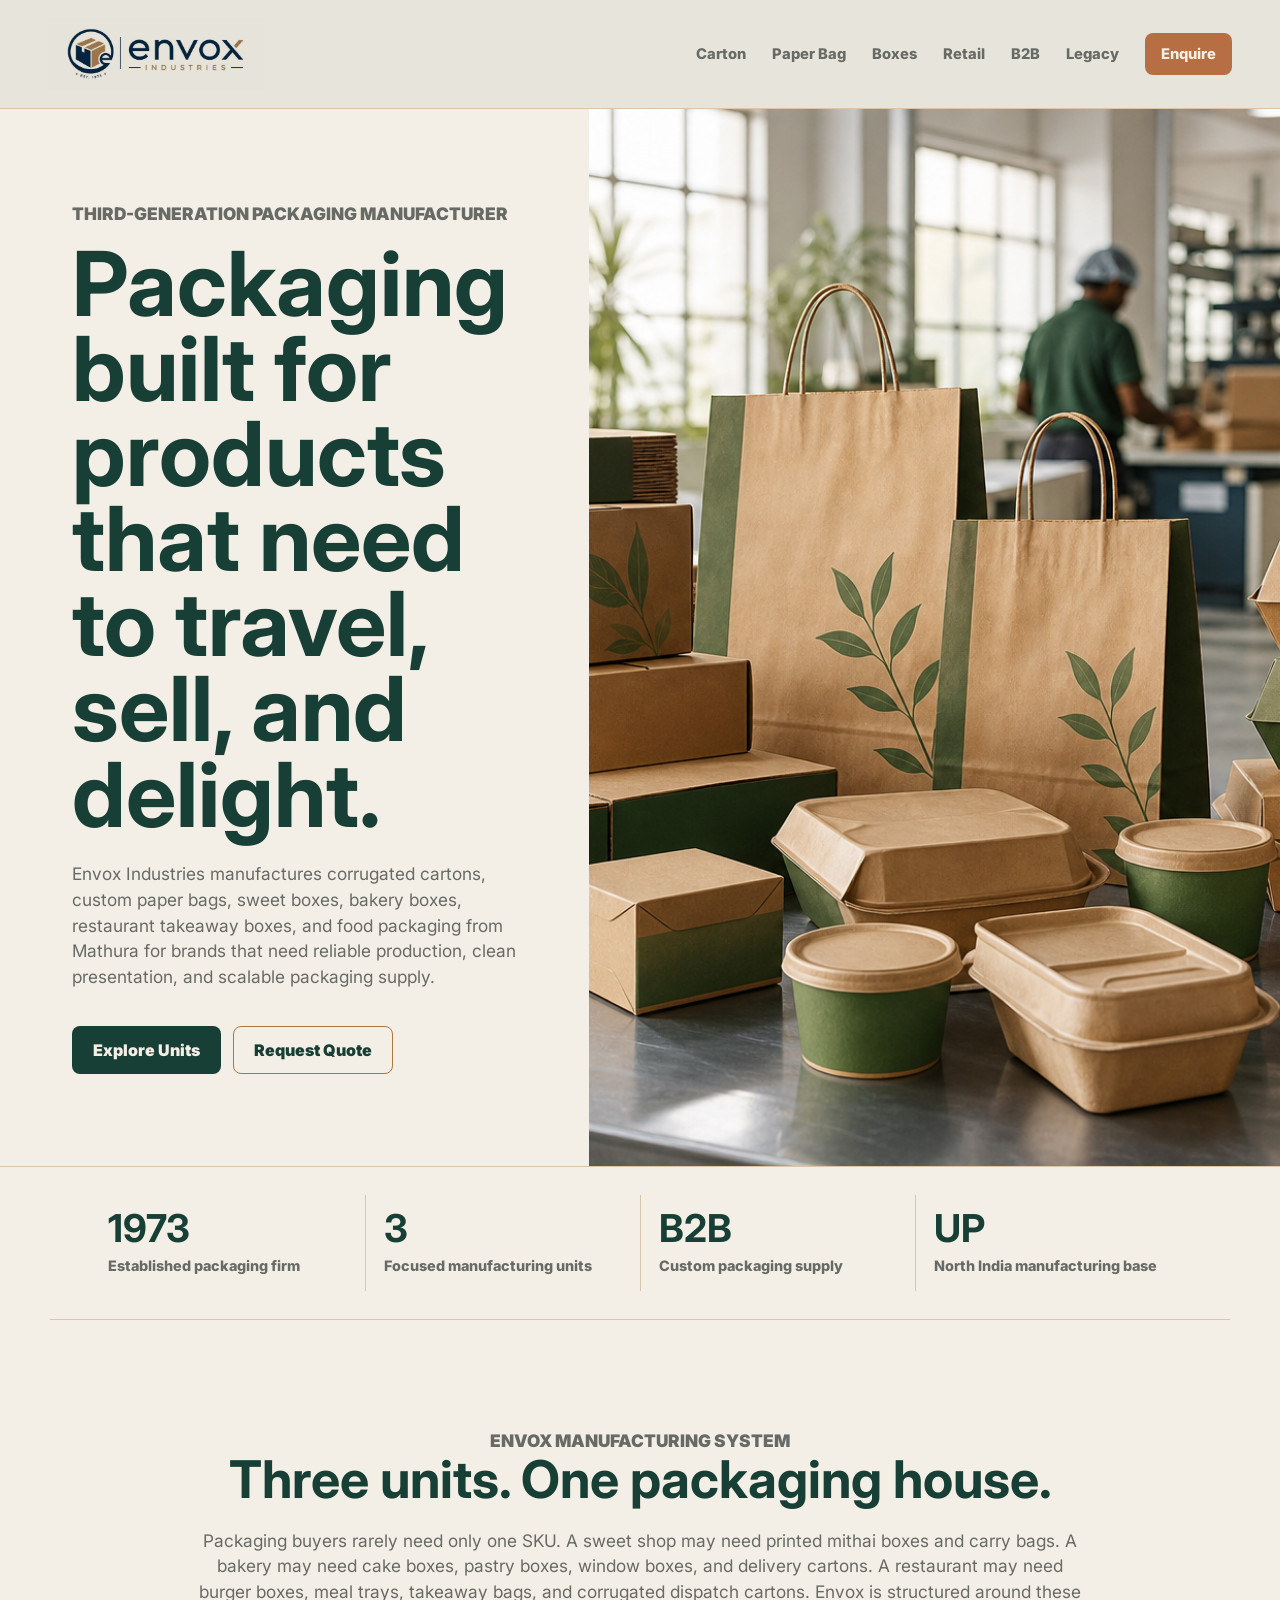
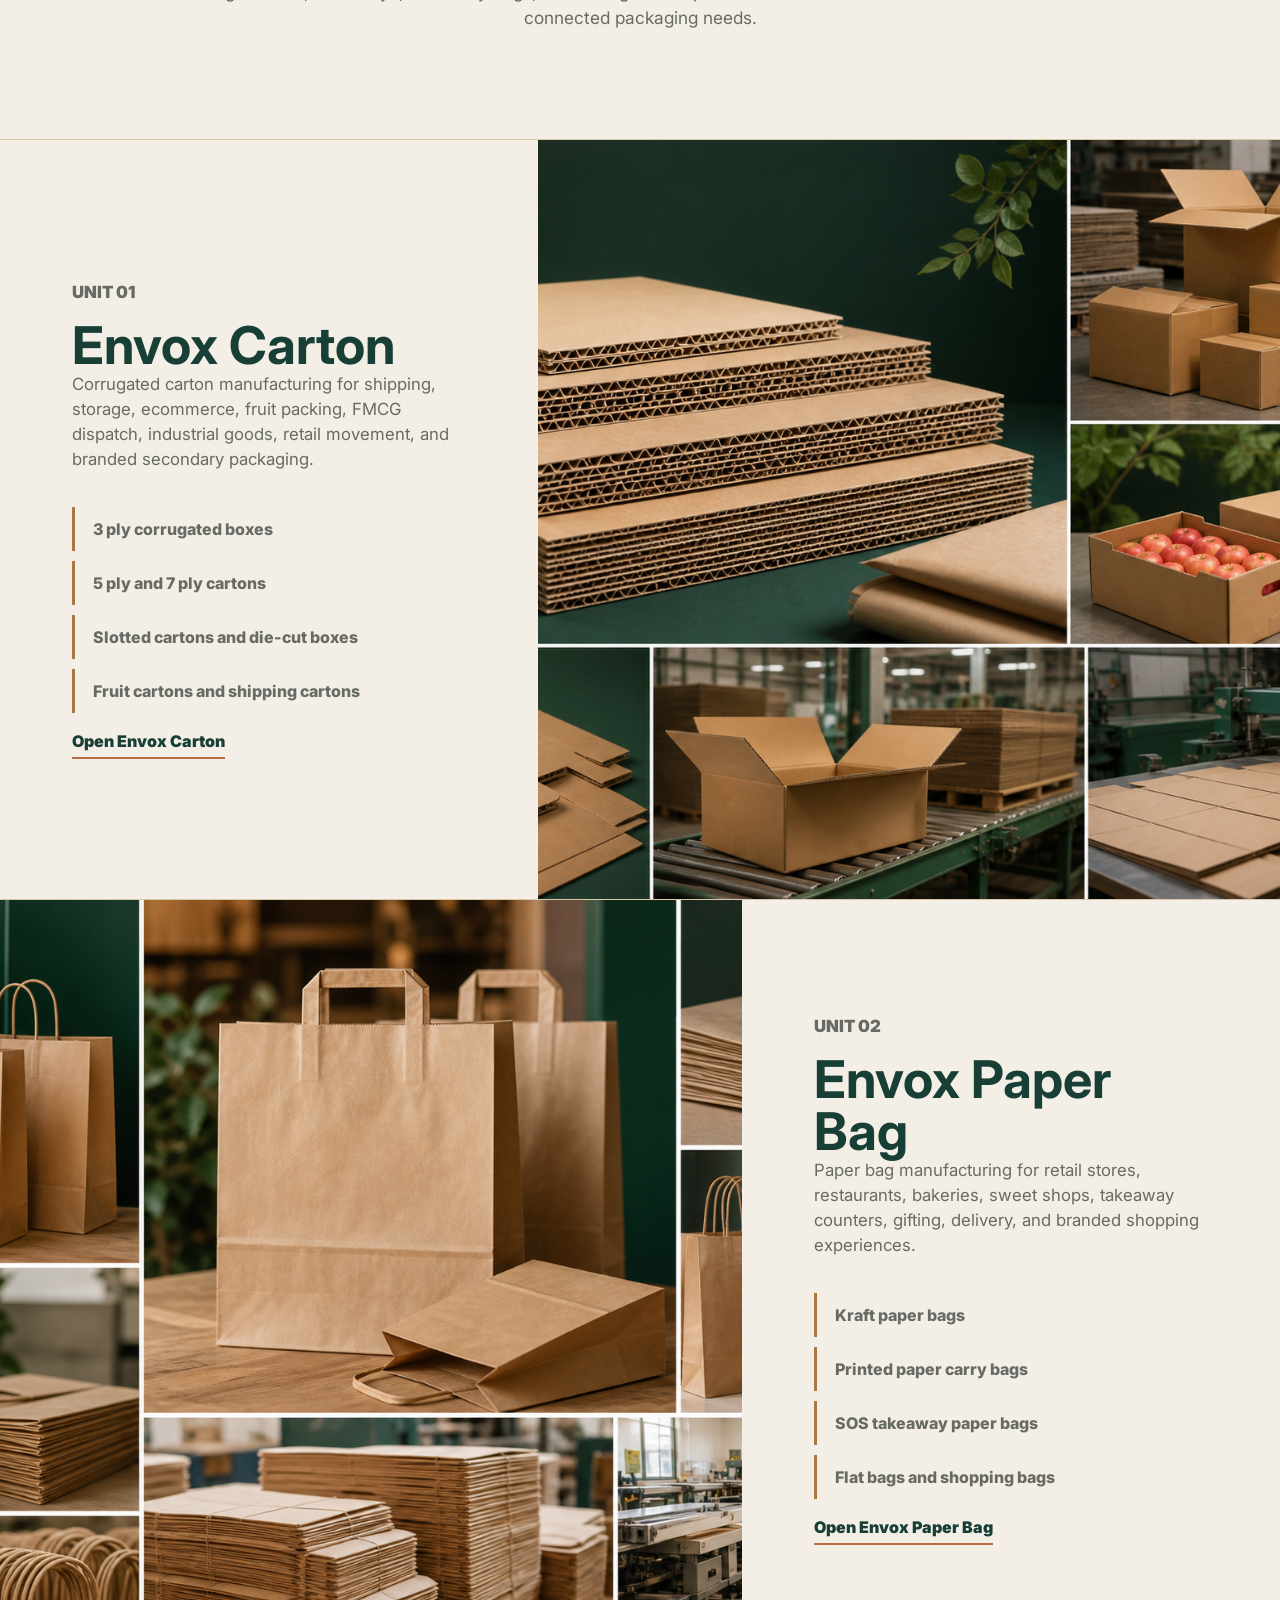
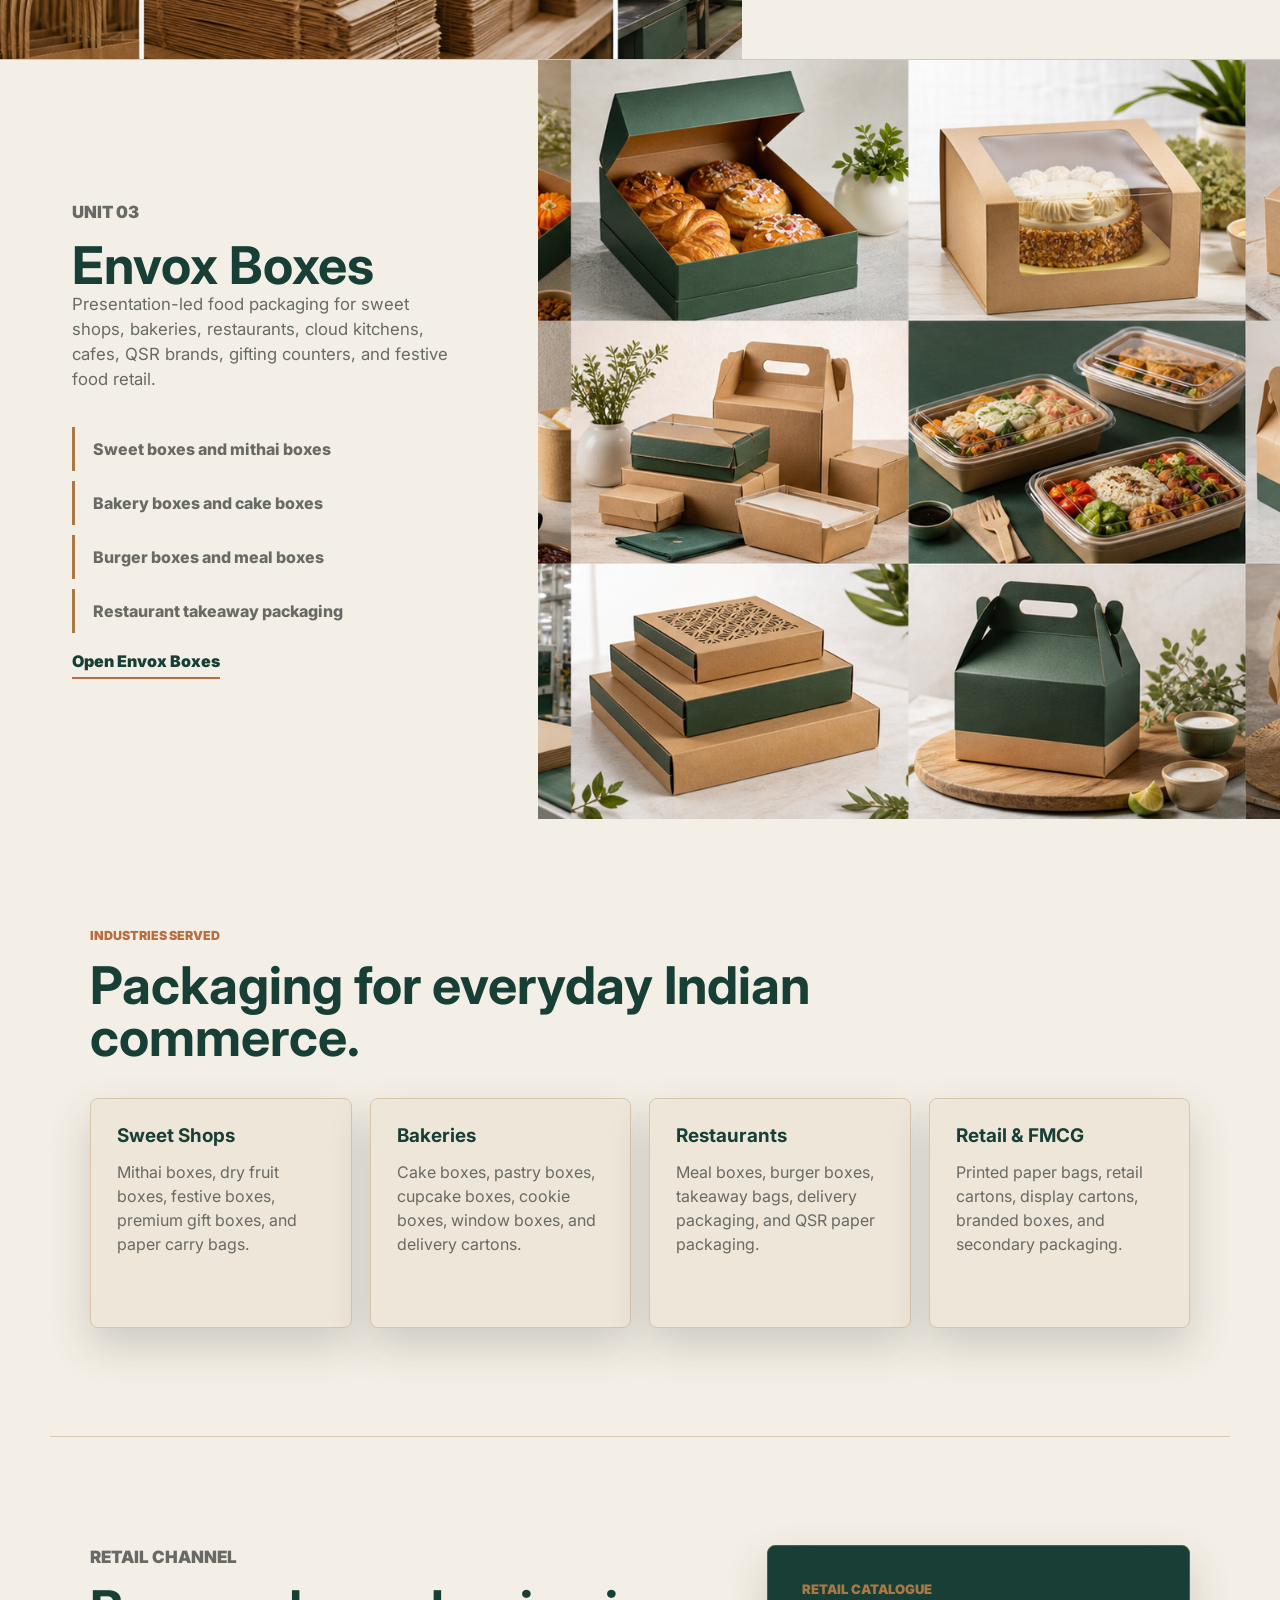
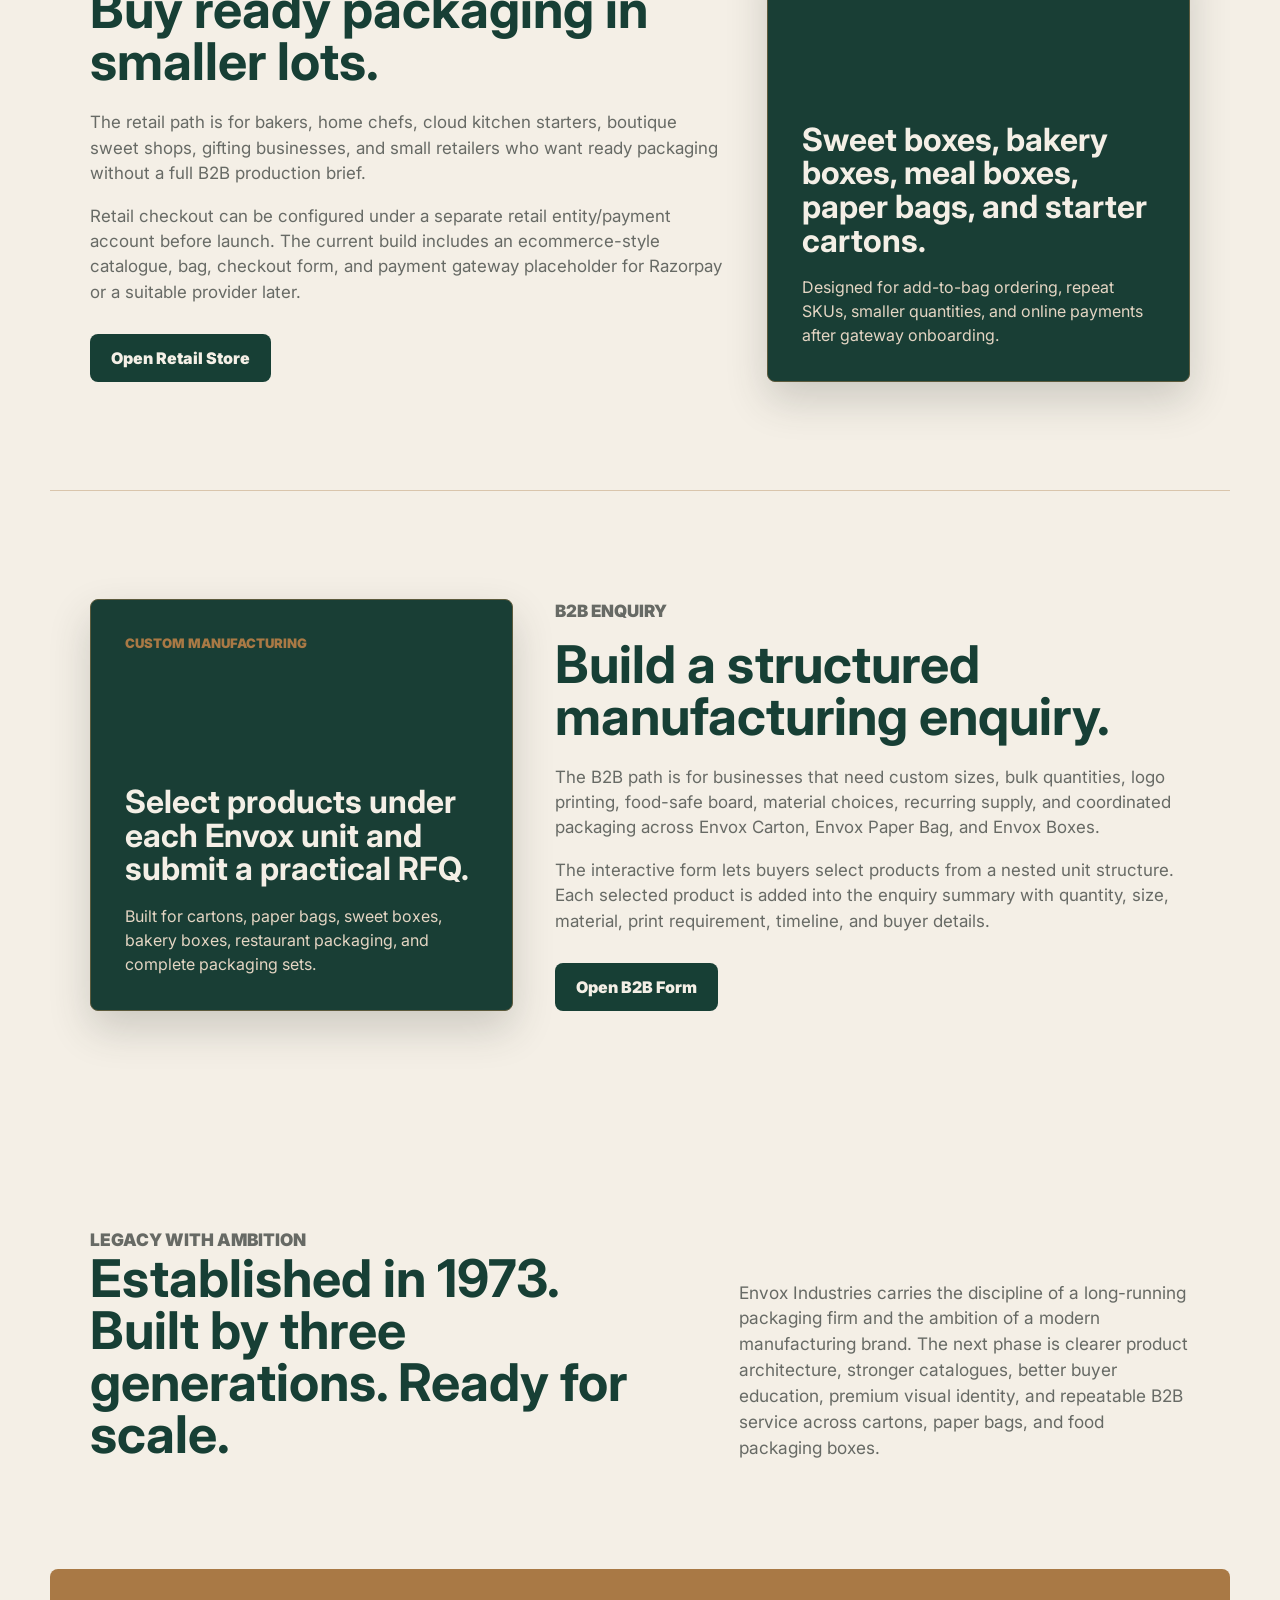
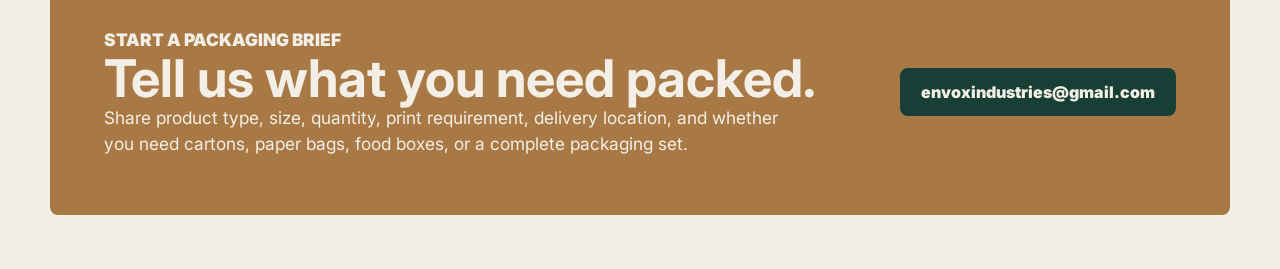
==== index.html @ cfe7bbb9 "Initial Envox landing site" ====
<!doctype html>
<html lang="en">
  <head>
    <meta charset="utf-8">
    <meta name="viewport" content="width=device-width, initial-scale=1">
    <title>Envox Industries | Cartons, Paper Bags & Food Packaging Since 1973</title>
    <meta
      name="description"
      content="Envox Industries is a third-generation packaging manufacturer established in 1973, making corrugated cartons, paper bags, sweet boxes, bakery boxes, and restaurant packaging."
    >
    <link rel="preconnect" href="https://fonts.googleapis.com">
    <link rel="preconnect" href="https://fonts.gstatic.com" crossorigin>
    <link
      href="https://fonts.googleapis.com/css2?family=Inter:wght@400;500;600;700;800;900&display=swap"
      rel="stylesheet"
    >
    <link rel="stylesheet" href="styles.css">
    <link rel="icon" href="assets/envox-logo.jpg" type="image/jpeg">
  </head>
  <body>
    <header class="site-header">
      <a class="brand" href="index.html" aria-label="Envox Industries home">
        <img class="brand-full-logo" src="assets/envox-full-logo.jpg" alt="Envox Industries">
      </a>
      <nav class="site-nav" aria-label="Primary navigation">
        <a href="carton.html">Carton</a>
        <a href="paper-bags.html">Paper Bag</a>
        <a href="boxes.html">Boxes</a>
        <a href="retail.html">Retail</a>
        <a href="b2b.html">B2B</a>
        <a href="index.html#legacy">Legacy</a>
        <a class="nav-cta" href="index.html#contact">Enquire</a>
      </nav>
    </header>

    <main>
      <section class="home-hero" aria-labelledby="hero-title">
        <div class="hero-copy">
          <p class="eyebrow">Third-generation packaging manufacturer</p>
          <h1 id="hero-title">Packaging built for products that need to travel, sell, and delight.</h1>
          <p class="hero-text">
            Envox Industries manufactures corrugated cartons, custom paper bags,
            sweet boxes, bakery boxes, restaurant takeaway boxes, and food
            packaging from Mathura for brands that need reliable production,
            clean presentation, and scalable packaging supply.
          </p>
          <div class="hero-actions">
            <a class="button primary" href="#units">Explore Units</a>
            <a class="button secondary" href="#contact">Request Quote</a>
          </div>
        </div>
        <figure class="hero-media">
          <img
            src="assets/envox-packaging-hero.png"
            alt="Kraft cartons, paper bags, bakery boxes, and restaurant packaging in a manufacturing workspace"
          >
        </figure>
      </section>

      <section class="stats-band" aria-label="Company highlights">
        <div>
          <strong>1973</strong>
          <span>Established packaging firm</span>
        </div>
        <div>
          <strong>3</strong>
          <span>Focused manufacturing units</span>
        </div>
        <div>
          <strong>B2B</strong>
          <span>Custom packaging supply</span>
        </div>
        <div>
          <strong>UP</strong>
          <span>North India manufacturing base</span>
        </div>
      </section>

      <section id="units" class="intro-section">
        <p class="eyebrow">Envox manufacturing system</p>
        <h2>Three units. One packaging house.</h2>
        <p>
          Packaging buyers rarely need only one SKU. A sweet shop may need
          printed mithai boxes and carry bags. A bakery may need cake boxes,
          pastry boxes, window boxes, and delivery cartons. A restaurant may
          need burger boxes, meal trays, takeaway bags, and corrugated dispatch
          cartons. Envox is structured around these connected packaging needs.
        </p>
      </section>

      <section class="unit-showcase" aria-labelledby="carton-title">
        <div class="unit-showcase-copy">
          <p class="eyebrow">Unit 01</p>
          <h2 id="carton-title">Envox Carton</h2>
          <p>
            Corrugated carton manufacturing for shipping, storage, ecommerce,
            fruit packing, FMCG dispatch, industrial goods, retail movement, and
            branded secondary packaging.
          </p>
          <ul class="keyword-list">
            <li>3 ply corrugated boxes</li>
            <li>5 ply and 7 ply cartons</li>
            <li>Slotted cartons and die-cut boxes</li>
            <li>Fruit cartons and shipping cartons</li>
          </ul>
          <a class="text-link" href="carton.html">Open Envox Carton</a>
        </div>
        <figure class="section-collage">
          <img src="assets/envox-carton-collage.png" alt="Corrugated carton manufacturing collage with cartons, sheets, and fruit boxes">
        </figure>
      </section>

      <section class="unit-showcase reverse" aria-labelledby="paper-title">
        <div class="unit-showcase-copy">
          <p class="eyebrow">Unit 02</p>
          <h2 id="paper-title">Envox Paper Bag</h2>
          <p>
            Paper bag manufacturing for retail stores, restaurants, bakeries,
            sweet shops, takeaway counters, gifting, delivery, and branded
            shopping experiences.
          </p>
          <ul class="keyword-list">
            <li>Kraft paper bags</li>
            <li>Printed paper carry bags</li>
            <li>SOS takeaway paper bags</li>
            <li>Flat bags and shopping bags</li>
          </ul>
          <a class="text-link" href="paper-bags.html">Open Envox Paper Bag</a>
        </div>
        <figure class="section-collage">
          <img src="assets/envox-paper-bag-collage.png" alt="Paper bag manufacturing collage with kraft paper bags and factory production">
        </figure>
      </section>

      <section class="unit-showcase" aria-labelledby="boxes-title">
        <div class="unit-showcase-copy">
          <p class="eyebrow">Unit 03</p>
          <h2 id="boxes-title">Envox Boxes</h2>
          <p>
            Presentation-led food packaging for sweet shops, bakeries,
            restaurants, cloud kitchens, cafes, QSR brands, gifting counters,
            and festive food retail.
          </p>
          <ul class="keyword-list">
            <li>Sweet boxes and mithai boxes</li>
            <li>Bakery boxes and cake boxes</li>
            <li>Burger boxes and meal boxes</li>
            <li>Restaurant takeaway packaging</li>
          </ul>
          <a class="text-link" href="boxes.html">Open Envox Boxes</a>
        </div>
        <figure class="section-collage">
          <img src="assets/envox-boxes-collage.png" alt="Food packaging collage with sweet boxes, bakery boxes, burger boxes, and meal trays">
        </figure>
      </section>

      <section class="market-section">
        <div class="section-heading">
          <p class="eyebrow">Industries served</p>
          <h2>Packaging for everyday Indian commerce.</h2>
        </div>
        <div class="market-grid">
          <article>
            <h3>Sweet Shops</h3>
            <p>Mithai boxes, dry fruit boxes, festive boxes, premium gift boxes, and paper carry bags.</p>
          </article>
          <article>
            <h3>Bakeries</h3>
            <p>Cake boxes, pastry boxes, cupcake boxes, cookie boxes, window boxes, and delivery cartons.</p>
          </article>
          <article>
            <h3>Restaurants</h3>
            <p>Meal boxes, burger boxes, takeaway bags, delivery packaging, and QSR paper packaging.</p>
          </article>
          <article>
            <h3>Retail & FMCG</h3>
            <p>Printed paper bags, retail cartons, display cartons, branded boxes, and secondary packaging.</p>
          </article>
        </div>
      </section>

      <section id="retail" class="channel-section" aria-labelledby="retail-title">
        <div class="channel-copy">
          <p class="eyebrow">Retail channel</p>
          <h2 id="retail-title">Buy ready packaging in smaller lots.</h2>
          <p>
            The retail path is for bakers, home chefs, cloud kitchen starters,
            boutique sweet shops, gifting businesses, and small retailers who
            want ready packaging without a full B2B production brief.
          </p>
          <p>
            Retail checkout can be configured under a separate retail
            entity/payment account before launch. The current build includes an
            ecommerce-style catalogue, bag, checkout form, and payment gateway
            placeholder for Razorpay or a suitable provider later.
          </p>
          <a class="button primary" href="retail.html">Open Retail Store</a>
        </div>
        <div class="channel-panel">
          <span>Retail catalogue</span>
          <strong>Sweet boxes, bakery boxes, meal boxes, paper bags, and starter cartons.</strong>
          <p>Designed for add-to-bag ordering, repeat SKUs, smaller quantities, and online payments after gateway onboarding.</p>
        </div>
      </section>

      <section id="b2b" class="channel-section reverse" aria-labelledby="b2b-title">
        <div class="channel-copy">
          <p class="eyebrow">B2B enquiry</p>
          <h2 id="b2b-title">Build a structured manufacturing enquiry.</h2>
          <p>
            The B2B path is for businesses that need custom sizes, bulk
            quantities, logo printing, food-safe board, material choices,
            recurring supply, and coordinated packaging across Envox Carton,
            Envox Paper Bag, and Envox Boxes.
          </p>
          <p>
            The interactive form lets buyers select products from a nested unit
            structure. Each selected product is added into the enquiry summary
            with quantity, size, material, print requirement, timeline, and
            buyer details.
          </p>
          <a class="button primary" href="b2b.html">Open B2B Form</a>
        </div>
        <div class="channel-panel">
          <span>Custom manufacturing</span>
          <strong>Select products under each Envox unit and submit a practical RFQ.</strong>
          <p>Built for cartons, paper bags, sweet boxes, bakery boxes, restaurant packaging, and complete packaging sets.</p>
        </div>
      </section>

      <section id="legacy" class="legacy-section">
        <div>
          <p class="eyebrow">Legacy with ambition</p>
          <h2>Established in 1973. Built by three generations. Ready for scale.</h2>
        </div>
        <p>
          Envox Industries carries the discipline of a long-running packaging
          firm and the ambition of a modern manufacturing brand. The next phase
          is clearer product architecture, stronger catalogues, better buyer
          education, premium visual identity, and repeatable B2B service across
          cartons, paper bags, and food packaging boxes.
        </p>
      </section>

      <section id="contact" class="contact-section" aria-labelledby="contact-title">
        <div>
          <p class="eyebrow">Start a packaging brief</p>
          <h2 id="contact-title">Tell us what you need packed.</h2>
          <p>
            Share product type, size, quantity, print requirement, delivery
            location, and whether you need cartons, paper bags, food boxes, or a
            complete packaging set.
          </p>
        </div>
        <a class="button primary" href="mailto:envoxindustries@gmail.com">envoxindustries@gmail.com</a>
      </section>
    </main>
  </body>
</html>
---- styles.css ----
:root {
  --color-forest: #173f35;
  --color-kraft: #a97945;
  --color-off-white: #f4efe6;
  --color-graphite: #303633;
  --color-copper: #b76e42;

  --page-bg: var(--color-off-white);
  --surface: color-mix(in srgb, var(--color-off-white) 92%, var(--color-kraft));
  --surface-raised: color-mix(in srgb, var(--color-off-white) 86%, var(--color-kraft));
  --surface-dark: color-mix(in srgb, var(--color-forest) 94%, var(--color-graphite));
  --surface-dark-soft: color-mix(in srgb, var(--color-forest) 76%, var(--color-off-white));
  --text: var(--color-graphite);
  --text-on-dark: var(--color-off-white);
  --muted: color-mix(in srgb, var(--color-graphite) 72%, var(--color-off-white));
  --muted-on-dark: color-mix(in srgb, var(--color-off-white) 78%, var(--color-kraft));
  --line: color-mix(in srgb, var(--color-kraft) 36%, var(--color-off-white));
  --line-dark: color-mix(in srgb, var(--color-kraft) 48%, var(--color-forest));
  --shadow: color-mix(in srgb, var(--color-graphite) 20%, transparent);

  --radius: 8px;
  --container: 1180px;
}

* {
  box-sizing: border-box;
}

html {
  scroll-behavior: smooth;
}

body {
  margin: 0;
  overflow-x: hidden;
  background: var(--page-bg);
  color: var(--text);
  font-family: Inter, Arial, sans-serif;
  line-height: 1.5;
}

img {
  display: block;
  max-width: 100%;
}

a {
  color: inherit;
  text-decoration: none;
}

p {
  margin-top: 0;
}

h1,
h2,
h3 {
  margin-top: 0;
  color: var(--color-forest);
  letter-spacing: 0;
}

h1 {
  margin-bottom: 24px;
  max-width: 12ch;
  overflow-wrap: break-word;
  font-size: 5.6rem;
  line-height: 0.95;
}

h2 {
  margin-bottom: 0;
  font-size: 3.25rem;
  line-height: 1;
}

h3 {
  margin-bottom: 12px;
  font-size: 1.18rem;
  line-height: 1.2;
}

.site-header {
  position: sticky;
  top: 0;
  z-index: 20;
  display: flex;
  align-items: center;
  justify-content: space-between;
  gap: 24px;
  padding: 18px 48px;
  border-bottom: 1px solid var(--line);
  background: color-mix(in srgb, var(--color-off-white) 94%, var(--color-forest));
  backdrop-filter: blur(14px);
}

.brand {
  display: inline-flex;
  align-items: center;
  gap: 0;
  min-width: 0;
}

.brand-mark {
  width: 58px;
  height: 58px;
  border-radius: var(--radius);
  flex: 0 0 auto;
}

.brand-full-logo {
  display: block;
  width: 280px;
  max-width: 36vw;
  height: 72px;
  object-fit: contain;
  object-position: left center;
  mix-blend-mode: multiply;
}

.brand strong,
.brand small {
  display: block;
}

.brand strong {
  font-size: 1rem;
  line-height: 1.1;
}

.brand small {
  margin-top: 2px;
  color: var(--muted);
  font-size: 0.74rem;
  font-weight: 800;
  text-transform: uppercase;
}

.site-nav {
  display: flex;
  align-items: center;
  gap: 26px;
  color: var(--muted);
  font-size: 0.92rem;
  font-weight: 800;
}

.site-nav a {
  white-space: nowrap;
}

.site-nav a.active {
  color: var(--color-forest);
}

.nav-cta {
  padding: 10px 16px;
  border-radius: var(--radius);
  background: var(--color-copper);
  color: var(--text-on-dark);
}

.home-hero,
.page-hero {
  display: grid;
  grid-template-columns: minmax(0, 0.92fr) minmax(360px, 1.08fr);
  min-height: calc(100vh - 79px);
  border-bottom: 1px solid var(--line);
}

.page-hero {
  min-height: 720px;
}

.hero-copy,
.page-hero-copy {
  display: flex;
  flex-direction: column;
  justify-content: center;
  width: 100%;
  min-width: 0;
  max-width: 760px;
  padding: 92px 72px;
}

.page-hero-copy h1 {
  max-width: 13ch;
}

.eyebrow {
  margin: 0 0 14px;
  color: var(--color-copper);
  font-size: 0.78rem;
  font-weight: 900;
  letter-spacing: 0;
  text-transform: uppercase;
}

.hero-text,
.hero-copy p,
.page-hero-copy p,
.content-main p,
.intro-section p,
.legacy-section p,
.contact-section p {
  color: var(--muted);
  font-size: 1.08rem;
}

.hero-actions {
  display: flex;
  flex-wrap: wrap;
  gap: 12px;
  margin-top: 18px;
}

.button {
  display: inline-flex;
  align-items: center;
  justify-content: center;
  min-height: 48px;
  padding: 0 20px;
  border: 1px solid transparent;
  border-radius: var(--radius);
  font-weight: 900;
}

.button.primary {
  background: var(--color-forest);
  color: var(--text-on-dark);
}

.button.secondary {
  border-color: var(--color-kraft);
  color: var(--color-forest);
}

.text-link {
  display: inline-flex;
  width: fit-content;
  margin-top: 16px;
  padding-bottom: 4px;
  border-bottom: 2px solid var(--color-copper);
  color: var(--color-forest);
  font-weight: 900;
}

.hero-media,
.page-hero-media {
  min-height: 460px;
  margin: 0;
  overflow: hidden;
}

.hero-media img,
.page-hero-media img,
.section-collage img {
  width: 100%;
  height: 100%;
  object-fit: cover;
}

.stats-band {
  display: grid;
  grid-template-columns: repeat(4, 1fr);
  max-width: var(--container);
  margin: 0 auto;
  padding: 28px 40px;
  border-bottom: 1px solid var(--line);
}

.stats-band div {
  padding: 14px 18px;
  border-left: 1px solid var(--line);
}

.stats-band div:first-child {
  border-left: 0;
}

.stats-band strong,
.stats-band span {
  display: block;
}

.stats-band strong {
  color: var(--color-forest);
  font-size: 2.4rem;
  line-height: 1;
}

.stats-band span {
  margin-top: 8px;
  color: var(--muted);
  font-size: 0.9rem;
  font-weight: 800;
}

.intro-section,
.market-section,
.detail-section,
.process-section,
.content-band,
.legacy-section {
  max-width: var(--container);
  margin: 0 auto;
  padding: 108px 40px;
}

.intro-section {
  max-width: 980px;
  text-align: center;
}

.intro-section h2 {
  margin-bottom: 22px;
}

.intro-section p {
  margin-bottom: 0;
}

.unit-showcase {
  display: grid;
  grid-template-columns: minmax(0, 0.84fr) minmax(420px, 1.16fr);
  min-height: 760px;
  border-top: 1px solid var(--line);
}

.unit-showcase.reverse {
  grid-template-columns: minmax(420px, 1.16fr) minmax(0, 0.84fr);
}

.unit-showcase.reverse .unit-showcase-copy {
  order: 2;
}

.unit-showcase.reverse .section-collage {
  order: 1;
}

.unit-showcase-copy {
  display: flex;
  flex-direction: column;
  justify-content: center;
  padding: 84px 72px;
}

.unit-showcase-copy p {
  max-width: 58ch;
  color: var(--muted);
  font-size: 1.05rem;
}

.keyword-list {
  display: grid;
  gap: 10px;
  margin: 18px 0 0;
  padding: 0;
  list-style: none;
}

.keyword-list li {
  padding: 10px 0 10px 18px;
  border-left: 3px solid var(--color-kraft);
  color: var(--muted);
  font-weight: 800;
}

.section-collage {
  min-height: 520px;
  margin: 0;
  overflow: hidden;
}

.section-heading {
  max-width: 780px;
  margin-bottom: 34px;
}

.market-grid,
.detail-grid {
  display: grid;
  grid-template-columns: repeat(4, 1fr);
  gap: 18px;
}

.market-grid article,
.detail-grid article,
.side-panel,
.process-grid article {
  border: 1px solid var(--line);
  border-radius: var(--radius);
  background: var(--surface);
  box-shadow: 0 18px 42px var(--shadow);
}

.market-grid article,
.detail-grid article {
  min-height: 230px;
  padding: 26px;
}

.market-grid p,
.detail-grid p,
.side-panel li {
  color: var(--muted);
}

.channel-section {
  display: grid;
  grid-template-columns: minmax(0, 0.9fr) minmax(340px, 0.6fr);
  gap: 42px;
  align-items: stretch;
  max-width: var(--container);
  margin: 0 auto;
  padding: 108px 40px;
  border-top: 1px solid var(--line);
}

.channel-section.reverse {
  grid-template-columns: minmax(340px, 0.6fr) minmax(0, 0.9fr);
}

.channel-section.reverse .channel-copy {
  order: 2;
}

.channel-section.reverse .channel-panel {
  order: 1;
}

.channel-copy {
  display: flex;
  flex-direction: column;
  justify-content: center;
}

.channel-copy h2 {
  margin-bottom: 22px;
}

.channel-copy p {
  max-width: 64ch;
  color: var(--muted);
  font-size: 1.06rem;
}

.channel-copy .button {
  width: fit-content;
  margin-top: 12px;
}

.channel-panel {
  display: flex;
  flex-direction: column;
  justify-content: flex-end;
  min-height: 380px;
  padding: 34px;
  border: 1px solid var(--line-dark);
  border-radius: var(--radius);
  background: var(--surface-dark);
  box-shadow: 0 18px 42px var(--shadow);
}

.channel-panel span {
  margin-bottom: auto;
  color: var(--color-kraft);
  font-size: 0.82rem;
  font-weight: 900;
  text-transform: uppercase;
}

.channel-panel strong {
  display: block;
  color: var(--text-on-dark);
  font-size: 2rem;
  line-height: 1.05;
}

.channel-panel p {
  margin: 18px 0 0;
  color: var(--muted-on-dark);
}

.legacy-section {
  display: grid;
  grid-template-columns: minmax(0, 0.9fr) minmax(300px, 0.72fr);
  gap: 86px;
  align-items: end;
}

.legacy-section p {
  margin-bottom: 0;
}

.contact-section {
  display: flex;
  align-items: center;
  justify-content: space-between;
  gap: 28px;
  max-width: var(--container);
  margin: 0 auto 54px;
  padding: 58px 54px;
  border-radius: var(--radius);
  background: var(--color-kraft);
  color: var(--text-on-dark);
}

.contact-section h2,
.contact-section .eyebrow,
.contact-section p {
  color: var(--text-on-dark);
}

.contact-section p {
  max-width: 62ch;
  margin-bottom: 0;
}

.contact-section .button.primary {
  flex: 0 0 auto;
  background: var(--color-forest);
  color: var(--text-on-dark);
  white-space: nowrap;
}

.content-band {
  display: grid;
  grid-template-columns: minmax(0, 1fr) 360px;
  gap: 48px;
  align-items: start;
}

.content-main h2 {
  margin-bottom: 24px;
}

.side-panel {
  position: sticky;
  top: 112px;
  padding: 28px;
}

.side-panel ul {
  display: grid;
  gap: 12px;
  margin: 18px 0 0;
  padding: 0;
  list-style: none;
}

.side-panel li {
  padding-left: 16px;
  border-left: 3px solid var(--color-copper);
  font-weight: 800;
}

.process-section {
  max-width: none;
  background: var(--surface-dark);
}

.process-section > .eyebrow,
.process-section > h2,
.process-grid {
  max-width: var(--container);
  margin-right: auto;
  margin-left: auto;
}

.process-section h2 {
  color: var(--text-on-dark);
}

.process-grid {
  display: grid;
  grid-template-columns: repeat(4, 1fr);
  gap: 18px;
  margin-top: 36px;
}

.process-grid article {
  min-height: 190px;
  padding: 26px;
  border-color: var(--line-dark);
  background: var(--surface-dark-soft);
  box-shadow: none;
}

.process-grid strong {
  display: block;
  margin-bottom: 42px;
  color: var(--color-kraft);
  font-size: 0.88rem;
}

.process-grid span {
  color: var(--muted-on-dark);
  font-weight: 800;
}

.retail-hero h1 {
  max-width: 10ch;
}

.commerce-section,
.checkout-section,
.b2b-builder-section,
.b2b-form-section {
  max-width: var(--container);
  margin: 0 auto;
  padding: 108px 40px;
}

.shop-layout {
  display: grid;
  grid-template-columns: minmax(0, 1fr) 390px;
  gap: 34px;
  align-items: start;
}

.retail-grid {
  display: grid;
  grid-template-columns: repeat(2, 1fr);
  gap: 18px;
}

.retail-card,
.bag-panel,
.payment-panel,
.unit-tree,
.selected-panel,
.b2b-form,
.checkout-form {
  border: 1px solid var(--line);
  border-radius: var(--radius);
  background: var(--surface);
  box-shadow: 0 18px 42px var(--shadow);
}

.retail-card {
  display: flex;
  flex-direction: column;
  min-height: 300px;
  padding: 26px;
}

.retail-card span,
.retail-card small {
  color: var(--color-kraft);
  font-weight: 900;
}

.retail-card p {
  color: var(--muted);
}

.retail-card .button {
  width: 100%;
  margin-top: auto;
}

.retail-card-meta {
  display: flex;
  align-items: baseline;
  justify-content: space-between;
  gap: 12px;
  margin: 18px 0;
}

.retail-card-meta strong {
  color: var(--color-forest);
  font-size: 1.35rem;
}

.bag-panel {
  position: sticky;
  top: 112px;
  padding: 28px;
}

.bag-header,
.bag-total,
.bag-item,
.retail-card-meta {
  display: flex;
  align-items: center;
  justify-content: space-between;
}

.count-pill {
  display: grid;
  width: 42px;
  height: 42px;
  place-items: center;
  border-radius: 999px;
  background: var(--color-forest);
  color: var(--text-on-dark);
  font-weight: 900;
}

.bag-items {
  display: grid;
  gap: 12px;
  margin: 22px 0;
}

.bag-item {
  gap: 12px;
  padding: 14px 0;
  border-top: 1px solid var(--line);
}

.bag-item strong,
.bag-item span {
  display: block;
}

.bag-item span,
.empty-state,
.form-note {
  color: var(--muted);
}

.bag-qty {
  display: inline-flex;
  align-items: center;
  gap: 8px;
}

.bag-qty button,
.selected-chip button {
  border: 1px solid var(--line);
  border-radius: var(--radius);
  background: var(--page-bg);
  color: var(--color-forest);
  font: inherit;
  font-weight: 900;
  cursor: pointer;
}

.bag-qty button {
  width: 30px;
  height: 30px;
}

.bag-total {
  padding: 18px 0;
  border-top: 1px solid var(--line);
}

.bag-total strong {
  color: var(--color-forest);
  font-size: 1.35rem;
}

.checkout-layout,
.b2b-layout {
  display: grid;
  grid-template-columns: minmax(0, 1fr) 390px;
  gap: 28px;
  align-items: start;
}

.checkout-form,
.b2b-form {
  display: grid;
  grid-template-columns: repeat(2, 1fr);
  gap: 18px;
  padding: 28px;
}

label {
  display: grid;
  gap: 8px;
  color: var(--color-forest);
  font-weight: 900;
}

input,
select,
textarea {
  width: 100%;
  border: 1px solid var(--line);
  border-radius: var(--radius);
  background: var(--page-bg);
  color: var(--text);
  font: inherit;
  padding: 13px 14px;
}

textarea {
  resize: vertical;
}

.full-span {
  grid-column: 1 / -1;
}

.payment-panel {
  padding: 30px;
}

.payment-panel p,
.payment-panel li {
  color: var(--muted);
}

.payment-panel ul {
  display: grid;
  gap: 12px;
  margin: 18px 0 24px;
  padding: 0;
  list-style: none;
}

.payment-panel li {
  padding-left: 16px;
  border-left: 3px solid var(--color-copper);
  font-weight: 800;
}

.b2b-layout {
  grid-template-columns: minmax(0, 1fr) 360px;
}

.product-tree {
  display: grid;
  gap: 18px;
}

.unit-tree {
  padding: 26px;
}

.tree-group {
  margin-top: 18px;
  border-top: 1px solid var(--line);
  padding-top: 18px;
}

.tree-group-title {
  width: 100%;
  border: 0;
  background: transparent;
  color: var(--color-forest);
  cursor: pointer;
  font: inherit;
  font-weight: 900;
  text-align: left;
}

.tree-products {
  display: grid;
  grid-template-columns: repeat(2, 1fr);
  gap: 10px;
  margin-top: 14px;
}

.product-check {
  display: flex;
  align-items: flex-start;
  gap: 10px;
  padding: 12px;
  border: 1px solid var(--line);
  border-radius: var(--radius);
  background: var(--page-bg);
  color: var(--muted);
  font-weight: 800;
}

.product-check input {
  width: auto;
  margin-top: 3px;
}

.selected-panel {
  position: sticky;
  top: 112px;
  padding: 26px;
}

.selected-products {
  display: grid;
  gap: 12px;
}

.selected-chip {
  display: grid;
  gap: 8px;
  padding: 14px;
  border: 1px solid var(--line);
  border-radius: var(--radius);
  background: var(--page-bg);
}

.selected-chip span {
  color: var(--muted);
  font-size: 0.9rem;
  font-weight: 800;
}

.selected-chip button {
  width: fit-content;
  padding: 8px 10px;
}

.logo-intro h1 {
  max-width: 10ch;
  margin-right: auto;
  margin-left: auto;
}

.logo-options-grid {
  display: grid;
  gap: 24px;
  max-width: var(--container);
  margin: 0 auto;
  padding: 0 40px 108px;
}

.logo-option-card {
  display: grid;
  grid-template-columns: minmax(0, 1fr) 320px;
  gap: 28px;
  align-items: center;
  padding: 22px;
  border: 1px solid var(--line);
  border-radius: var(--radius);
  background: var(--surface);
  box-shadow: 0 18px 42px var(--shadow);
}

.logo-option-card img {
  width: 100%;
  border: 1px solid var(--line);
  border-radius: var(--radius);
}

.logo-option-card h2 {
  margin-bottom: 14px;
  font-size: 2rem;
}

.logo-option-card p {
  margin-bottom: 0;
  color: var(--muted);
}

.logo-inspiration {
  display: grid;
  grid-template-columns: 320px minmax(0, 1fr);
  gap: 28px;
  align-items: center;
  max-width: var(--container);
  margin: 0 auto;
  padding: 0 40px 48px;
}

.logo-inspiration p {
  color: var(--muted);
}

.logo-inspiration img {
  width: 100%;
  border: 1px solid var(--line);
  border-radius: var(--radius);
  background: var(--surface);
}

.print-logo-grid {
  display: grid;
  grid-template-columns: repeat(2, minmax(0, 1fr));
  gap: 24px;
  max-width: var(--container);
  margin: 0 auto;
  padding: 0 40px 108px;
}

.print-logo-card {
  display: grid;
  grid-template-columns: 180px minmax(0, 1fr);
  gap: 24px;
  align-items: center;
  min-height: 260px;
  padding: 28px;
  border: 1px solid var(--line);
  border-radius: var(--radius);
  background: var(--surface);
  box-shadow: 0 18px 42px var(--shadow);
}

.print-logo-preview {
  display: grid;
  min-height: 180px;
  place-items: center;
  border: 1px solid var(--line);
  border-radius: var(--radius);
  background: var(--page-bg);
}

.print-logo-preview img {
  width: 132px;
  height: 132px;
}

.print-logo-card h2 {
  margin-bottom: 14px;
  font-size: 1.9rem;
}

.print-logo-card p:last-child {
  margin-bottom: 0;
  color: var(--muted);
}

.round-logo-grid {
  display: grid;
  grid-template-columns: repeat(4, minmax(0, 1fr));
  gap: 18px;
  max-width: var(--container);
  margin: 0 auto;
  padding: 0 40px 108px;
}

.round-logo-grid article {
  min-height: 360px;
  padding: 22px;
  border: 1px solid var(--line);
  border-radius: var(--radius);
  background: var(--surface);
  box-shadow: 0 18px 42px var(--shadow);
}

.round-logo-grid img {
  width: 100%;
  aspect-ratio: 1;
  padding: 28px;
  border: 1px solid var(--line);
  border-radius: var(--radius);
  background: var(--page-bg);
}

.round-logo-grid h2 {
  margin: 18px 0 10px;
  font-size: 1.4rem;
}

.round-logo-grid p {
  margin-bottom: 0;
  color: var(--muted);
}

.wordmark-grid {
  display: grid;
  grid-template-columns: repeat(2, minmax(0, 1fr));
  gap: 24px;
  max-width: var(--container);
  margin: 0 auto;
  padding: 0 40px 108px;
}

.wordmark-grid article {
  padding: 24px;
  border: 1px solid var(--line);
  border-radius: var(--radius);
  background: var(--surface);
  box-shadow: 0 18px 42px var(--shadow);
}

.wordmark-grid img {
  width: 100%;
  border: 1px solid var(--line);
  border-radius: var(--radius);
}

.wordmark-grid h2 {
  margin: 20px 0 10px;
  font-size: 1.65rem;
}

.wordmark-grid p {
  margin-bottom: 0;
  color: var(--muted);
}

@media (max-width: 1120px) {
  h1 {
    font-size: 4.4rem;
  }

  h2 {
    font-size: 2.7rem;
  }

  .site-header {
    padding: 18px 28px;
  }

  .home-hero,
  .page-hero,
  .unit-showcase,
  .unit-showcase.reverse,
  .content-band,
  .legacy-section,
  .channel-section,
  .channel-section.reverse,
  .shop-layout,
  .checkout-layout,
  .b2b-layout {
    grid-template-columns: 1fr;
  }

  .unit-showcase.reverse .unit-showcase-copy,
  .unit-showcase.reverse .section-collage,
  .channel-section.reverse .channel-copy,
  .channel-section.reverse .channel-panel {
    order: initial;
  }

  .side-panel,
  .bag-panel,
  .selected-panel {
    position: static;
  }

  .market-grid,
  .detail-grid,
  .process-grid,
  .retail-grid {
    grid-template-columns: repeat(2, 1fr);
  }
}

@media (max-width: 720px) {
  h1 {
    max-width: 11ch;
    font-size: 3.05rem;
    line-height: 0.98;
  }

  h2 {
    font-size: 2.05rem;
    line-height: 1.05;
  }

  .site-header {
    align-items: flex-start;
    flex-direction: column;
    gap: 16px;
    padding: 16px;
  }

  .brand-mark {
    width: 48px;
    height: 48px;
  }

  .brand-full-logo {
    width: 230px;
    max-width: 78vw;
    height: 58px;
  }

  .site-nav {
    display: grid;
    grid-template-columns: repeat(3, max-content);
    width: 100%;
    gap: 16px;
    align-items: center;
    justify-content: start;
    overflow-x: visible;
    padding-bottom: 4px;
    font-size: 0.86rem;
  }

  .hero-copy,
  .page-hero-copy,
  .unit-showcase-copy {
    max-width: none;
    padding: 52px 24px 56px;
  }

  .home-hero,
  .page-hero,
  .unit-showcase {
    min-height: auto;
  }

  .hero-media,
  .page-hero-media,
  .section-collage {
    min-height: 340px;
  }

  .stats-band,
  .market-grid,
  .detail-grid,
  .process-grid,
  .retail-grid,
  .checkout-form,
  .b2b-form,
  .tree-products {
    grid-template-columns: 1fr;
  }

  .stats-band,
  .intro-section,
  .market-section,
  .detail-section,
  .process-section,
  .content-band,
  .legacy-section,
  .channel-section,
  .commerce-section,
  .checkout-section,
  .b2b-builder-section,
  .b2b-form-section {
    padding: 64px 24px;
  }

  .logo-options-grid {
    padding: 0 24px 64px;
  }

  .logo-option-card {
    grid-template-columns: 1fr;
  }

  .logo-option-card h2 {
    font-size: 1.55rem;
  }

  .logo-inspiration,
  .print-logo-grid,
  .round-logo-grid,
  .wordmark-grid {
    grid-template-columns: 1fr;
    padding-right: 24px;
    padding-left: 24px;
  }

  .print-logo-card {
    grid-template-columns: 1fr;
  }

  .stats-band div,
  .stats-band div:first-child {
    border-top: 1px solid var(--line);
    border-left: 0;
  }

  .stats-band div:first-child {
    border-top: 0;
  }

  .market-grid article,
  .detail-grid article {
    min-height: 190px;
  }

  .contact-section {
    align-items: stretch;
    flex-direction: column;
    margin: 0 0 28px;
    padding: 38px 24px;
    border-radius: 0;
  }

  .hero-actions,
  .button {
    width: 100%;
  }

  .channel-copy .button {
    width: 100%;
  }

  .channel-panel,
  .retail-card,
  .bag-panel,
  .payment-panel,
  .unit-tree,
  .selected-panel,
  .checkout-form,
  .b2b-form {
    box-shadow: none;
  }
}
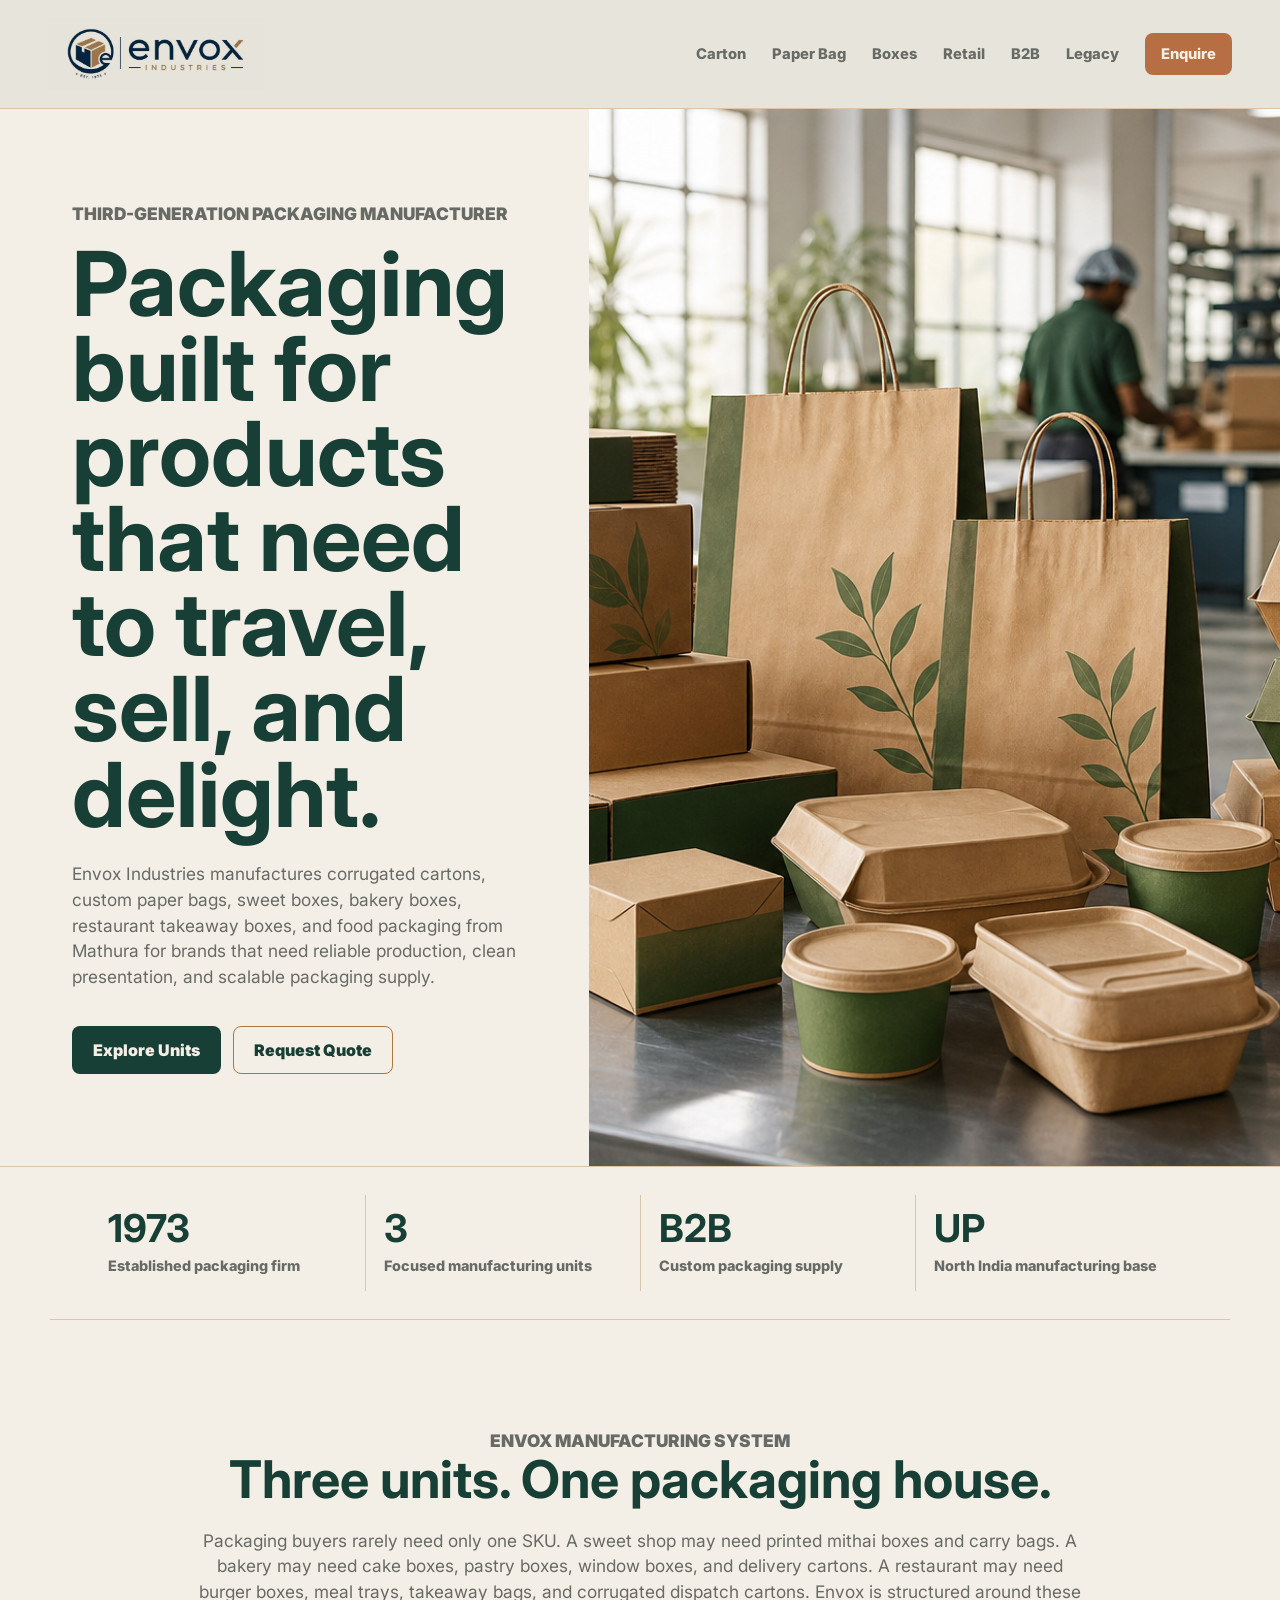
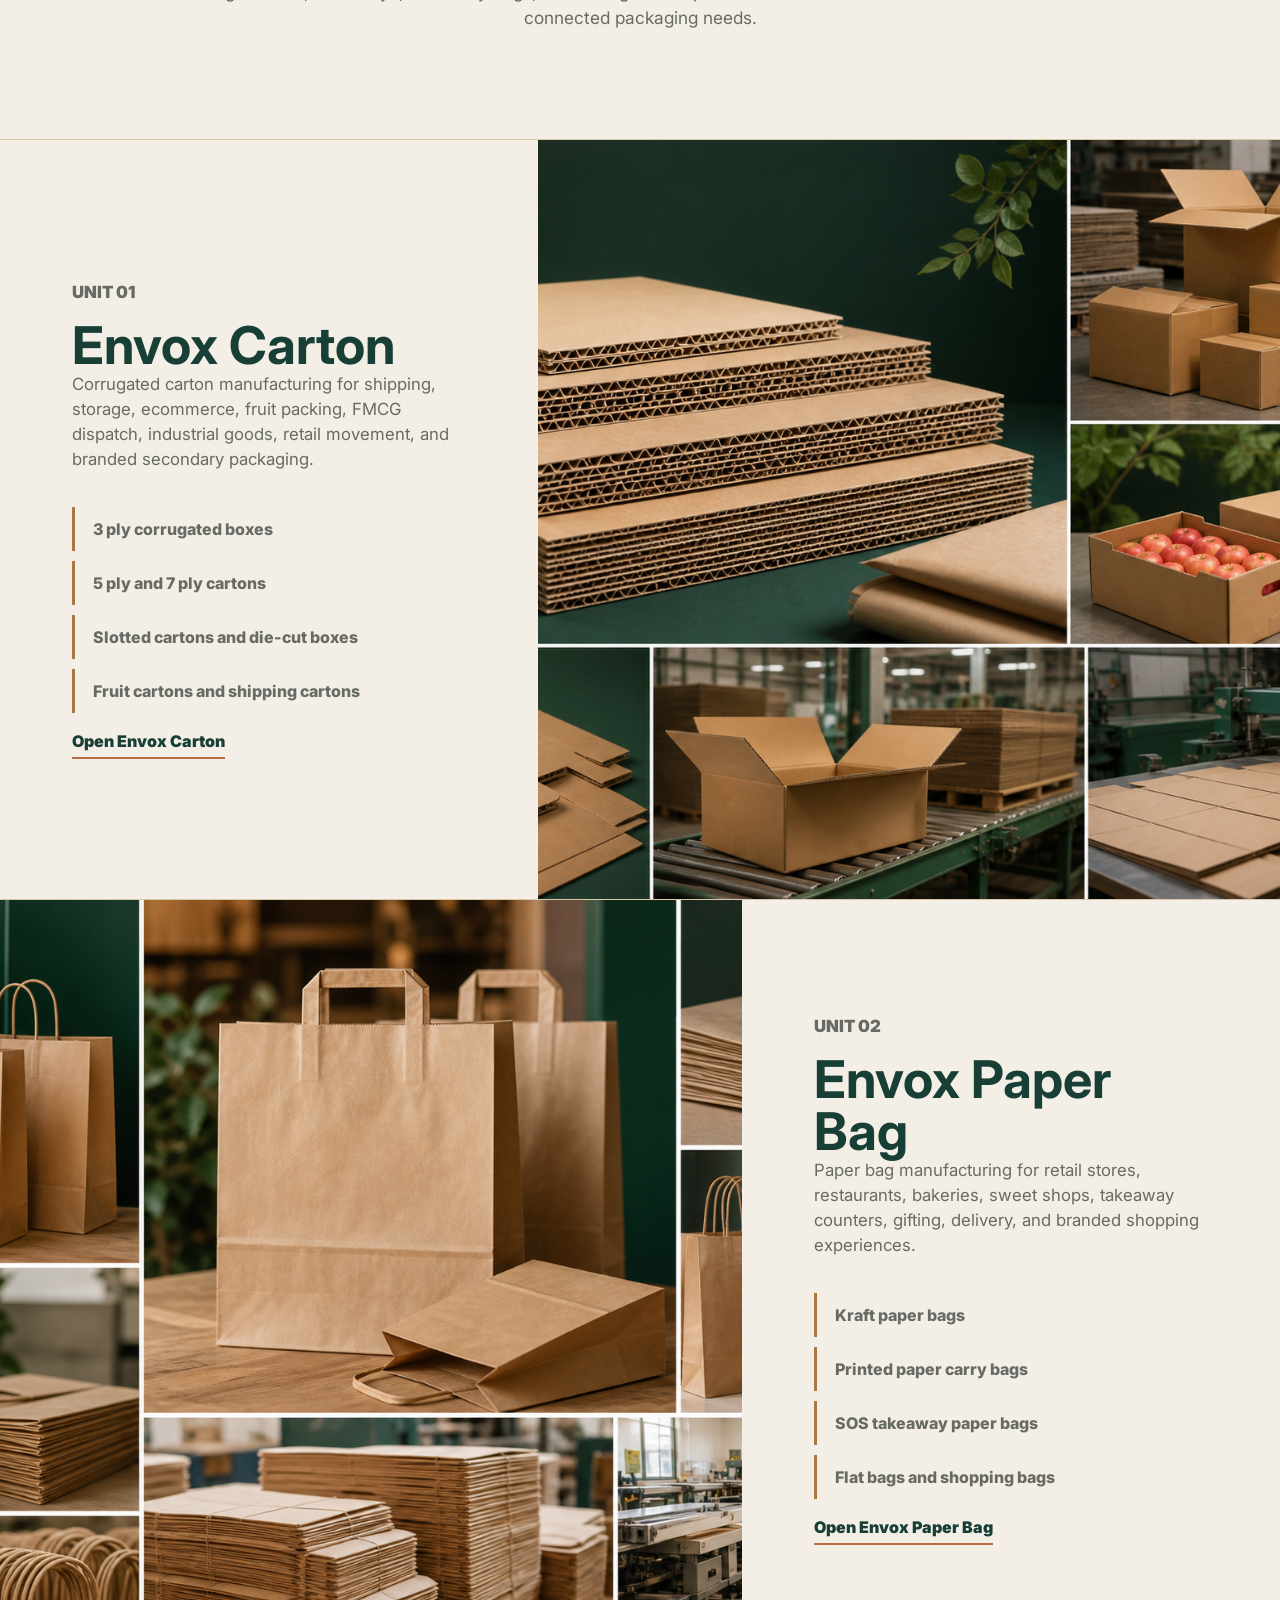
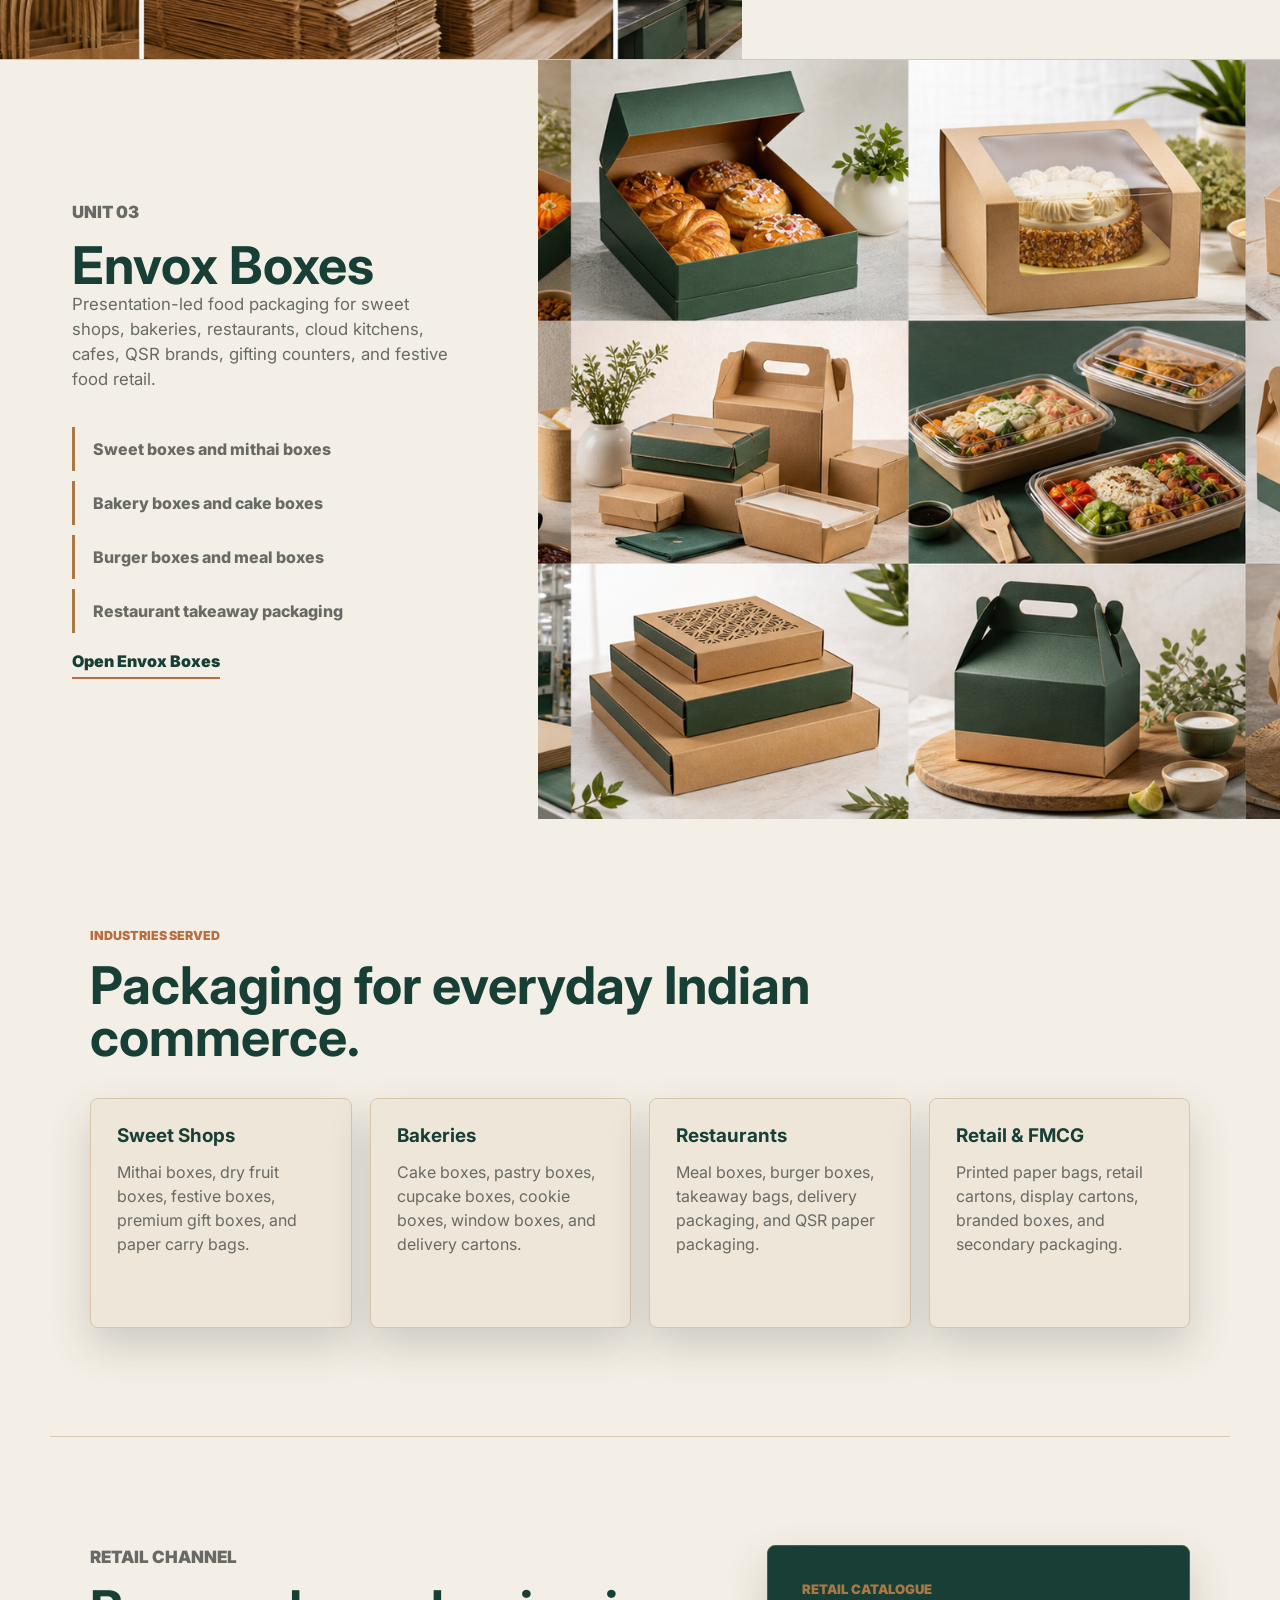
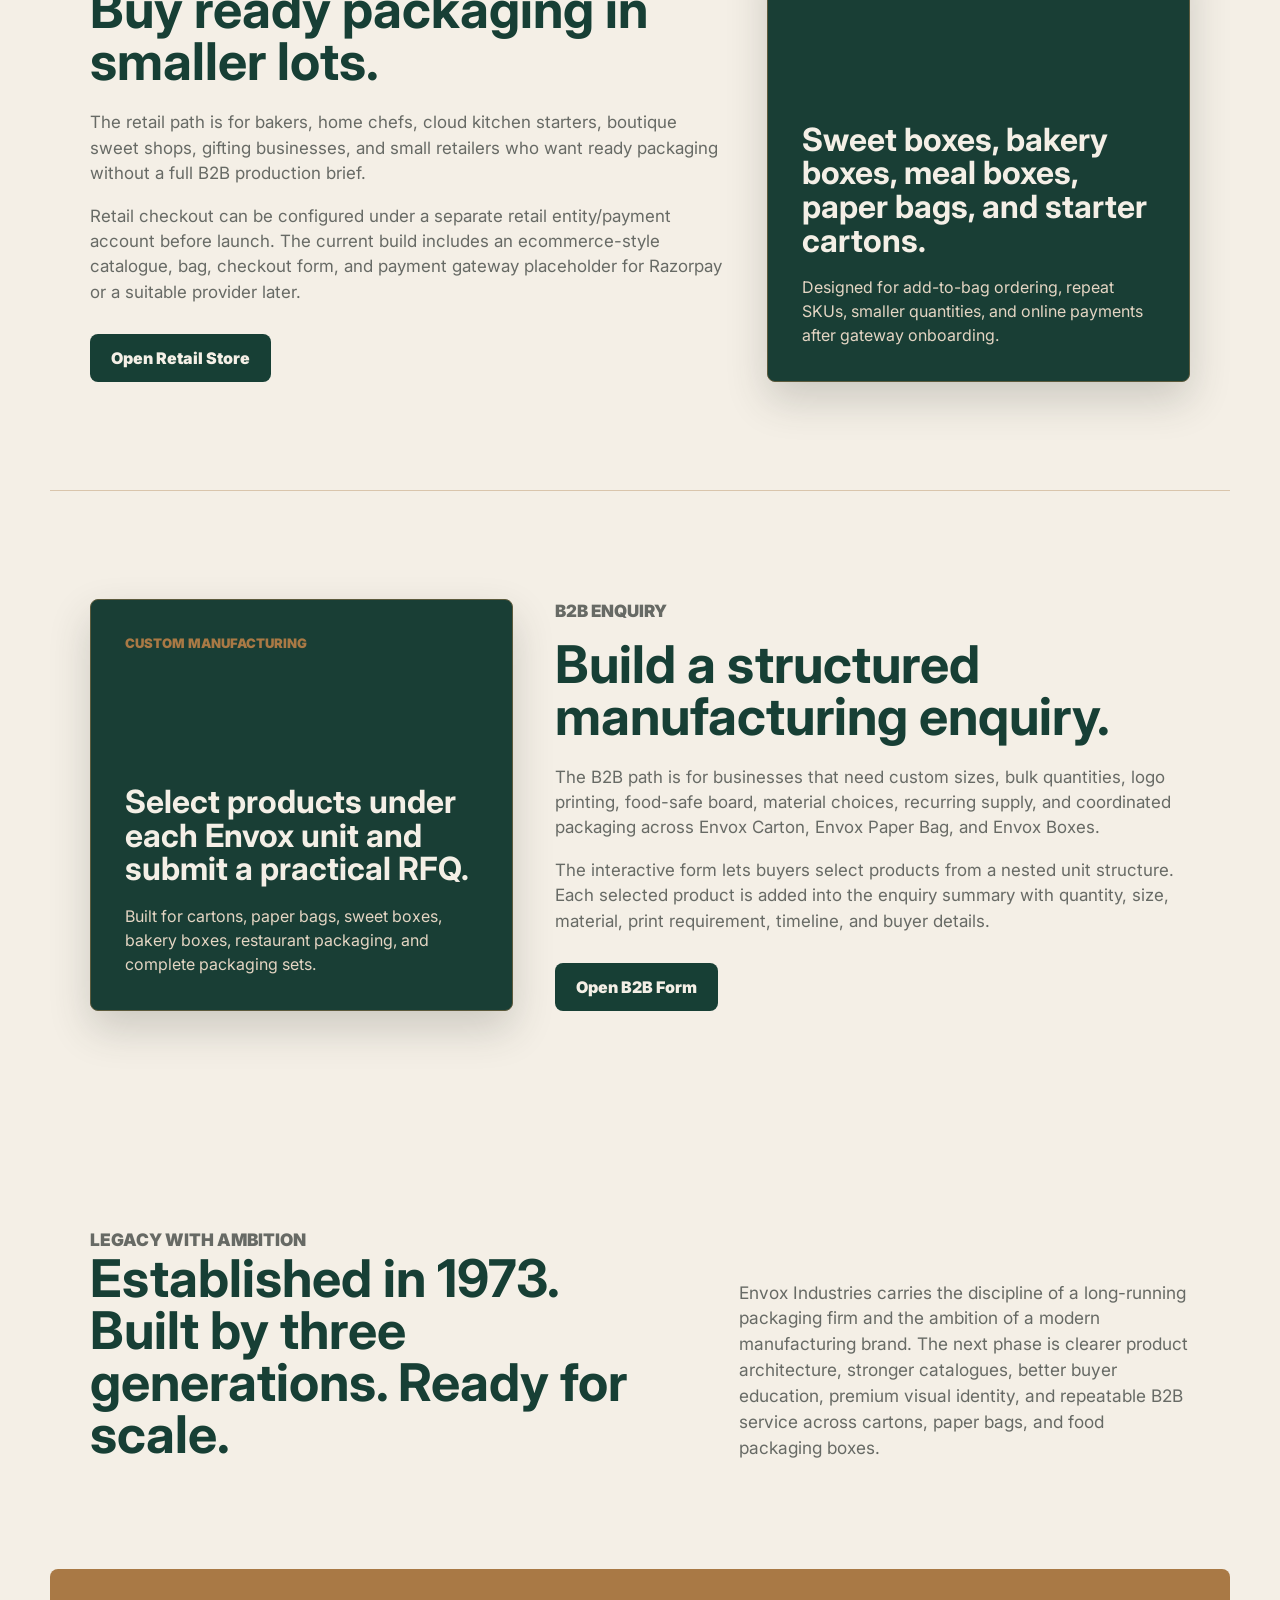
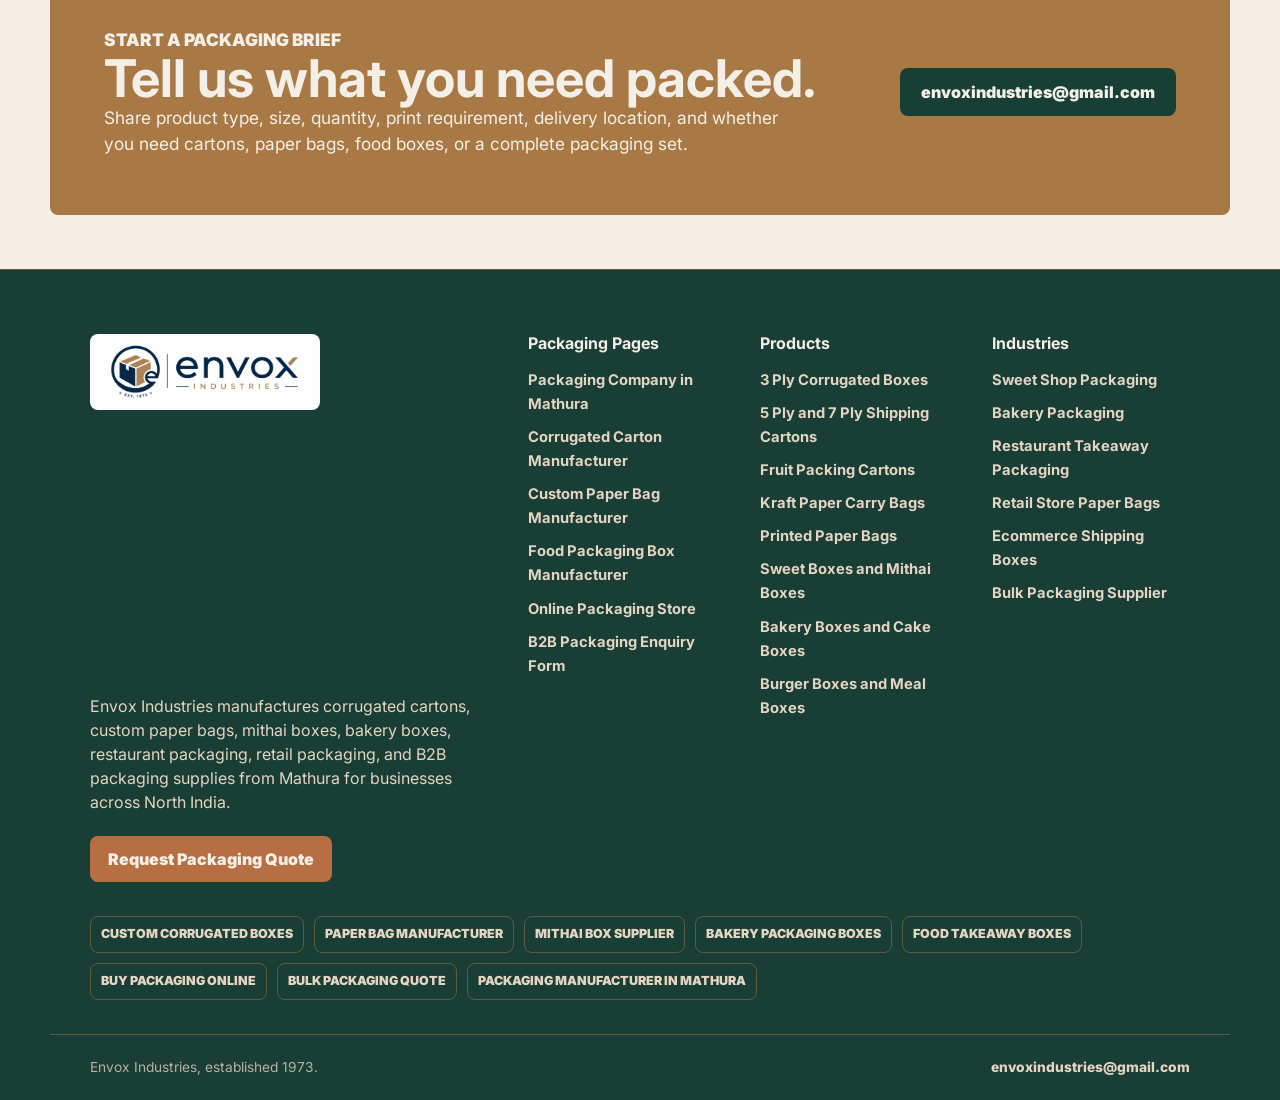
==== commit 5c887be9: "Add Firebase retail catalogue and RFQ storage" ====
--- a/index.html
+++ b/index.html
@@ -255,5 +255,71 @@
         <a class="button primary" href="mailto:envoxindustries@gmail.com">envoxindustries@gmail.com</a>
       </section>
     </main>
+    <footer class="site-footer" aria-labelledby="footer-title">
+      <div class="footer-inner">
+        <div class="footer-brand">
+          <img class="footer-logo" src="assets/envox-full-logo.jpg" alt="Envox Industries">
+          <h2 id="footer-title">Packaging manufacturer for cartons, paper bags, and food boxes.</h2>
+          <p>
+            Envox Industries manufactures corrugated cartons, custom paper bags,
+            mithai boxes, bakery boxes, restaurant packaging, retail packaging,
+            and B2B packaging supplies from Mathura for businesses across North
+            India.
+          </p>
+          <a class="footer-cta" href="mailto:envoxindustries@gmail.com">Request Packaging Quote</a>
+        </div>
+        <nav class="footer-link-grid" aria-label="Footer backlinks">
+          <section class="footer-link-group">
+            <h2>Packaging Pages</h2>
+            <ul>
+              <li><a href="index.html">Packaging Company in Mathura</a></li>
+              <li><a href="carton.html">Corrugated Carton Manufacturer</a></li>
+              <li><a href="paper-bags.html">Custom Paper Bag Manufacturer</a></li>
+              <li><a href="boxes.html">Food Packaging Box Manufacturer</a></li>
+              <li><a href="retail.html">Online Packaging Store</a></li>
+              <li><a href="b2b.html">B2B Packaging Enquiry Form</a></li>
+            </ul>
+          </section>
+          <section class="footer-link-group">
+            <h2>Products</h2>
+            <ul>
+              <li><a href="carton.html">3 Ply Corrugated Boxes</a></li>
+              <li><a href="carton.html">5 Ply and 7 Ply Shipping Cartons</a></li>
+              <li><a href="carton.html">Fruit Packing Cartons</a></li>
+              <li><a href="paper-bags.html">Kraft Paper Carry Bags</a></li>
+              <li><a href="paper-bags.html">Printed Paper Bags</a></li>
+              <li><a href="boxes.html">Sweet Boxes and Mithai Boxes</a></li>
+              <li><a href="boxes.html">Bakery Boxes and Cake Boxes</a></li>
+              <li><a href="boxes.html">Burger Boxes and Meal Boxes</a></li>
+            </ul>
+          </section>
+          <section class="footer-link-group">
+            <h2>Industries</h2>
+            <ul>
+              <li><a href="boxes.html">Sweet Shop Packaging</a></li>
+              <li><a href="boxes.html">Bakery Packaging</a></li>
+              <li><a href="boxes.html">Restaurant Takeaway Packaging</a></li>
+              <li><a href="paper-bags.html">Retail Store Paper Bags</a></li>
+              <li><a href="carton.html">Ecommerce Shipping Boxes</a></li>
+              <li><a href="b2b.html">Bulk Packaging Supplier</a></li>
+            </ul>
+          </section>
+        </nav>
+      </div>
+      <nav class="footer-keywords" aria-label="Popular packaging searches">
+        <a href="carton.html">custom corrugated boxes</a>
+        <a href="paper-bags.html">paper bag manufacturer</a>
+        <a href="boxes.html">mithai box supplier</a>
+        <a href="boxes.html">bakery packaging boxes</a>
+        <a href="boxes.html">food takeaway boxes</a>
+        <a href="retail.html">buy packaging online</a>
+        <a href="b2b.html">bulk packaging quote</a>
+        <a href="index.html#contact">packaging manufacturer in Mathura</a>
+      </nav>
+      <div class="footer-bottom">
+        <span>Envox Industries, established 1973.</span>
+        <a href="mailto:envoxindustries@gmail.com">envoxindustries@gmail.com</a>
+      </div>
+    </footer>
   </body>
 </html>
--- a/styles.css
+++ b/styles.css
@@ -526,6 +526,125 @@
   white-space: nowrap;
 }
 
+.site-footer {
+  border-top: 1px solid var(--line-dark);
+  background: var(--surface-dark);
+  color: var(--muted-on-dark);
+}
+
+.footer-inner {
+  display: grid;
+  grid-template-columns: minmax(260px, 1.15fr) minmax(0, 2fr);
+  gap: 58px;
+  max-width: var(--container);
+  margin: 0 auto;
+  padding: 64px 40px 34px;
+}
+
+.footer-brand {
+  min-width: 0;
+}
+
+.footer-logo {
+  width: 230px;
+  max-width: 100%;
+  height: auto;
+  margin-bottom: 24px;
+  border-radius: var(--radius);
+  background: var(--color-off-white);
+  mix-blend-mode: normal;
+}
+
+.footer-brand p {
+  max-width: 44ch;
+  margin-bottom: 22px;
+}
+
+.footer-cta {
+  display: inline-flex;
+  align-items: center;
+  min-height: 46px;
+  padding: 0 18px;
+  border-radius: var(--radius);
+  background: var(--color-copper);
+  color: var(--text-on-dark);
+  font-weight: 900;
+}
+
+.footer-link-grid {
+  display: grid;
+  grid-template-columns: repeat(3, minmax(0, 1fr));
+  gap: 34px;
+}
+
+.footer-link-group h2 {
+  margin-bottom: 14px;
+  color: var(--text-on-dark);
+  font-size: 1rem;
+  line-height: 1.2;
+}
+
+.footer-link-group ul {
+  display: grid;
+  gap: 9px;
+  margin: 0;
+  padding: 0;
+  list-style: none;
+}
+
+.footer-link-group a {
+  color: var(--muted-on-dark);
+  font-size: 0.92rem;
+  font-weight: 700;
+}
+
+.footer-link-group a:hover,
+.footer-link-group a:focus-visible {
+  color: var(--text-on-dark);
+}
+
+.footer-keywords {
+  display: flex;
+  flex-wrap: wrap;
+  gap: 10px;
+  max-width: var(--container);
+  margin: 0 auto;
+  padding: 0 40px 34px;
+}
+
+.footer-keywords a {
+  padding: 8px 10px;
+  border: 1px solid var(--line-dark);
+  border-radius: var(--radius);
+  color: var(--muted-on-dark);
+  font-size: 0.78rem;
+  font-weight: 900;
+  text-transform: uppercase;
+}
+
+.footer-keywords a:hover,
+.footer-keywords a:focus-visible {
+  border-color: var(--color-kraft);
+  color: var(--text-on-dark);
+}
+
+.footer-bottom {
+  display: flex;
+  justify-content: space-between;
+  gap: 18px;
+  max-width: var(--container);
+  margin: 0 auto;
+  padding: 22px 40px;
+  border-top: 1px solid var(--line-dark);
+  color: color-mix(in srgb, var(--muted-on-dark) 78%, transparent);
+  font-size: 0.86rem;
+}
+
+.footer-bottom a {
+  color: var(--muted-on-dark);
+  font-weight: 800;
+}
+
 .content-band {
   display: grid;
   grid-template-columns: minmax(0, 1fr) 360px;
@@ -643,8 +762,31 @@
 .retail-card {
   display: flex;
   flex-direction: column;
-  min-height: 300px;
+  min-height: 390px;
+  overflow: hidden;
   padding: 26px;
+}
+
+.retail-card-image {
+  aspect-ratio: 4 / 3;
+  background: #f5f0e9;
+  border-bottom: 1px solid rgba(52, 38, 24, 0.1);
+  margin: -26px -26px 18px;
+  overflow: hidden;
+}
+
+.retail-card-image img {
+  display: block;
+  height: 100%;
+  object-fit: cover;
+  width: 100%;
+}
+
+.retail-card-topline {
+  display: flex;
+  align-items: center;
+  justify-content: space-between;
+  gap: 12px;
 }
 
 .retail-card span,
@@ -660,6 +802,22 @@
 .retail-card .button {
   width: 100%;
   margin-top: auto;
+}
+
+.variant-picker {
+  margin-top: 18px;
+  font-size: 0.82rem;
+}
+
+.variant-picker select {
+  min-height: 48px;
+  border: 1px solid var(--line);
+  border-radius: var(--radius);
+  background: var(--page-bg);
+  color: var(--color-graphite);
+  font: inherit;
+  font-weight: 700;
+  padding: 0 14px;
 }
 
 .retail-card-meta {
@@ -673,6 +831,17 @@
 .retail-card-meta strong {
   color: var(--color-forest);
   font-size: 1.35rem;
+}
+
+.retail-sku {
+  display: grid;
+  gap: 3px;
+  text-align: right;
+}
+
+.retail-sku span {
+  color: var(--color-forest);
+  font-size: 0.78rem;
 }
 
 .bag-panel {
@@ -719,9 +888,16 @@
 }
 
 .bag-item span,
+.bag-item small,
 .empty-state,
 .form-note {
   color: var(--muted);
+}
+
+.bag-item small {
+  display: block;
+  margin-top: 4px;
+  font-size: 0.78rem;
 }
 
 .bag-qty {
@@ -754,6 +930,34 @@
 .bag-total strong {
   color: var(--color-forest);
   font-size: 1.35rem;
+}
+
+.checkout-cart-summary {
+  display: grid;
+  gap: 12px;
+  margin: 18px 0;
+  padding: 16px;
+  border: 1px solid var(--line);
+  border-radius: var(--radius);
+  background: var(--page-bg);
+}
+
+.checkout-summary-header,
+.checkout-summary-line {
+  display: flex;
+  align-items: center;
+  justify-content: space-between;
+  gap: 12px;
+}
+
+.checkout-summary-line {
+  color: var(--muted);
+  font-size: 0.9rem;
+}
+
+.checkout-summary-line strong {
+  color: var(--color-forest);
+  white-space: nowrap;
 }
 
 .checkout-layout,
@@ -1129,8 +1333,14 @@
   .market-grid,
   .detail-grid,
   .process-grid,
-  .retail-grid {
+  .retail-grid,
+  .footer-link-grid {
     grid-template-columns: repeat(2, 1fr);
+  }
+
+  .footer-inner {
+    grid-template-columns: 1fr;
+    gap: 40px;
   }
 }
 
@@ -1221,6 +1431,29 @@
     padding: 64px 24px;
   }
 
+  .footer-inner {
+    padding: 52px 24px 28px;
+  }
+
+  .footer-link-grid {
+    grid-template-columns: 1fr;
+    gap: 28px;
+  }
+
+  .footer-keywords {
+    padding: 0 24px 28px;
+  }
+
+  .footer-keywords a {
+    max-width: 100%;
+  }
+
+  .footer-bottom {
+    align-items: flex-start;
+    flex-direction: column;
+    padding: 20px 24px 24px;
+  }
+
   .logo-options-grid {
     padding: 0 24px 64px;
   }
